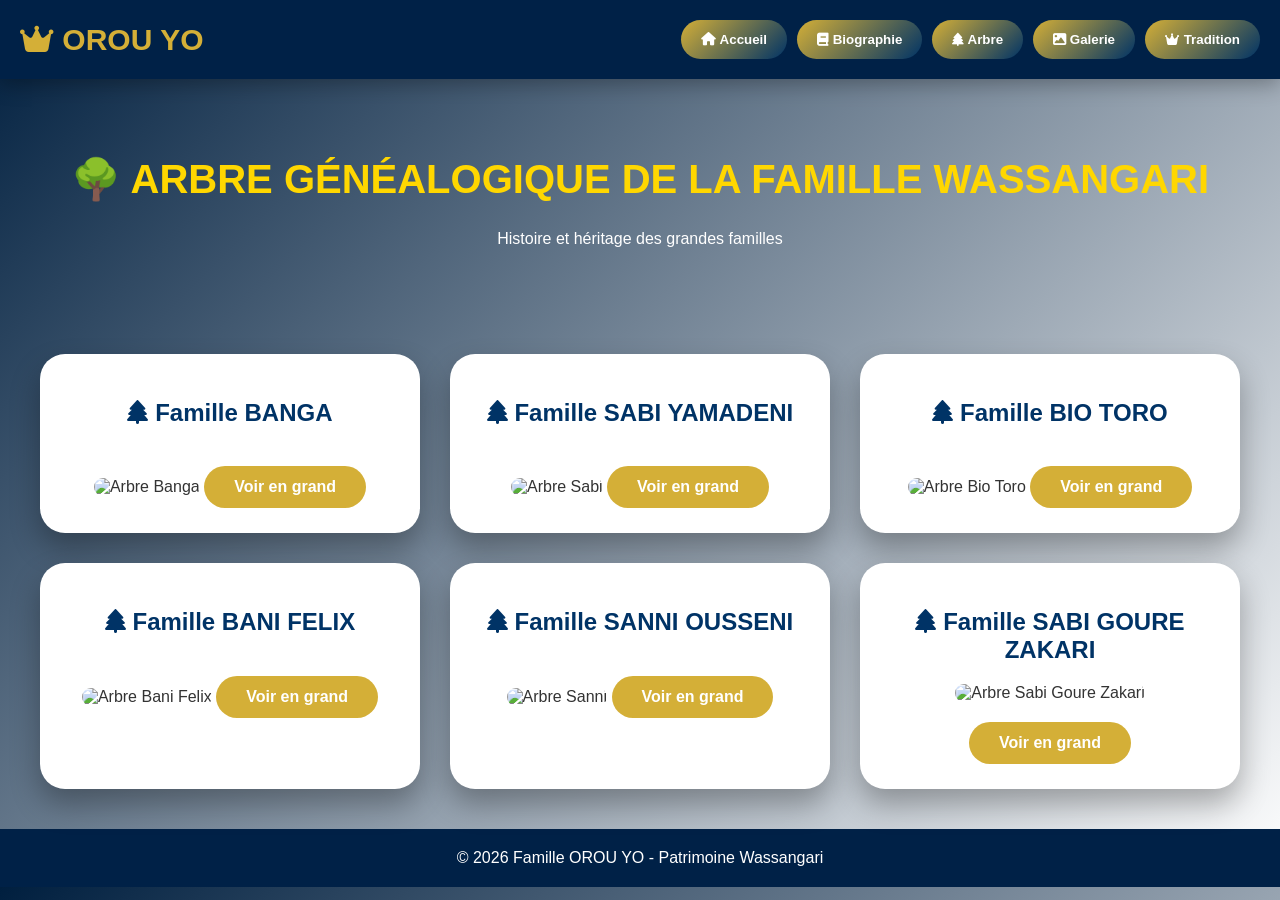
==== Abres.html @ b58b4879 "Add files via upload" ====
<!DOCTYPE html>
<html lang="fr">

<head>

<meta charset="UTF-8">
<meta name="viewport" content="width=device-width, initial-scale=1.0">

<title>Arbre Généalogique - Famille OROU YO</title>


<link rel="stylesheet" href="Abres.css">


<link rel="stylesheet" 
href="https://cdnjs.cloudflare.com/ajax/libs/font-awesome/6.6.0/css/all.min.css">


</head>


<body>


<!-- NAVIGATION -->

<nav class="navbar">


<div class="logo">

<i class="fas fa-crown"></i>

OROU YO

</div>



<div class="menu">


<button onclick="location.href='index.html'">
<i class="fas fa-home"></i>
Accueil
</button>


<button onclick="location.href='biographie.html'">
<i class="fas fa-book"></i>
Biographie
</button>


<button onclick="location.href='Abres.html'">
<i class="fas fa-tree"></i>
Arbre
</button>


<button onclick="location.href='photo.html'">
<i class="fas fa-image"></i>
Galerie
</button>


<button onclick="location.href='wassangari.html'">
<i class="fas fa-crown"></i>
Tradition
</button>


</div>


</nav>





<!-- TITRE -->


<header class="titre">


<h1>
🌳 ARBRE GÉNÉALOGIQUE DE LA FAMILLE WASSANGARI
</h1>


<p>
Histoire et héritage des grandes familles
</p>


</header>






<!-- SECTION ARBRES -->


<section class="arbres">





<div class="arbre-card">

<h2>
<i class="fas fa-tree"></i>

Famille BANGA

</h2>


<img src="images/a banga.png"
alt="Arbre Banga">


<button onclick="ouvrirImage('images/a banga.png')">

Voir en grand

</button>


</div>






<div class="arbre-card">

<h2>
<i class="fas fa-tree"></i>

Famille SABI YAMADENI

</h2>


<img src="images/a sabi .png"
alt="Arbre Sabi">


<button onclick="ouvrirImage('images/a sabi .png')">

Voir en grand

</button>


</div>







<div class="arbre-card">

<h2>
<i class="fas fa-tree"></i>

Famille BIO TORO

</h2>


<img src="images/a bio.png"
alt="Arbre Bio Toro">


<button onclick="ouvrirImage('images/a bio.png')">

Voir en grand

</button>


</div>







<div class="arbre-card">

<h2>
<i class="fas fa-tree"></i>

Famille BANI FELIX

</h2>


<img src="images/a bani.png"
alt="Arbre Bani Felix">


<button onclick="ouvrirImage('images/a bani.png')">

Voir en grand

</button>


</div>








<div class="arbre-card">

<h2>
<i class="fas fa-tree"></i>

Famille SANNI OUSSENI

</h2>


<img src="images/a sanni.png"
alt="Arbre Sanni">


<button onclick="ouvrirImage('images/a sanni.png')">

Voir en grand

</button>


</div>








<div class="arbre-card">

<h2>
<i class="fas fa-tree"></i>

Famille SABI GOURE ZAKARI

</h2>


<img src="images/a pkai.png"
alt="Arbre Sabi Goure Zakari">


<button onclick="ouvrirImage('images/a pkai.png')">

Voir en grand

</button>


</div>







</section>







<!-- MODALE IMAGE -->


<div id="imageModal" class="modal">


<span class="fermer" onclick="fermerImage()">

&times;

</span>


<img id="imageGrand" class="modal-image">


</div>








<footer>

© 2026 Famille OROU YO - Patrimoine Wassangari

</footer>








<script>


// OUVRIR IMAGE

function ouvrirImage(imageSource){


let modal=document.getElementById("imageModal");


let image=document.getElementById("imageGrand");



image.src=imageSource;



modal.style.display="flex";


}





// FERMER IMAGE


function fermerImage(){


document.getElementById("imageModal").style.display="none";


}






// FERMER EN CLIQUANT A L'EXTERIEUR


window.onclick=function(event){


let modal=document.getElementById("imageModal");


if(event.target == modal){


modal.style.display="none";


}


}



</script>



</body>

</html>
---- Abres.css ----
*{

box-sizing:border-box;

font-family:'Segoe UI',sans-serif;

}


body{

margin:0;

background:linear-gradient(135deg,#001f3f,#ffffff);

color:#333;

}




/* NAVBAR */


.navbar{

display:flex;

justify-content:space-between;

align-items:center;

padding:20px;

background:#002147;

box-shadow:0 5px 20px rgba(0,0,0,.3);

}



.logo{

color:#d4af37;

font-size:30px;

font-weight:bold;

}



.menu{

display:flex;

gap:10px;

flex-wrap:wrap;

}




.menu button{

background:linear-gradient(135deg,#d4af37,#003366);

border:none;

color:white;

padding:12px 20px;

border-radius:30px;

cursor:pointer;

font-weight:bold;

transition:.4s;

}



.menu button:hover{

transform:translateY(-5px);

box-shadow:0 10px 20px black;

}







/* TITRE */


.titre{

text-align:center;

padding:50px;

color:white;

}



.titre h1{

font-size:40px;

color:#ffd700;

}







/* CARTES */


.arbres{

display:grid;

grid-template-columns:repeat(auto-fit,minmax(300px,1fr));

gap:30px;

padding:40px;

}




.arbre-card{

background:white;

border-radius:25px;

padding:25px;

text-align:center;

box-shadow:0 15px 30px rgba(0,0,0,.3);

transition:.5s;

}




.arbre-card:hover{

transform:translateY(-10px);

}



.arbre-card h2{

color:#003366;

}





.arbre-card img{

width:100%;

height:300px;

object-fit:contain;

border-radius:15px;

}




.arbre-card button{

margin-top:20px;

padding:12px 30px;

border:none;

border-radius:30px;

background:#d4af37;

color:white;

font-size:16px;

font-weight:bold;

cursor:pointer;

}





.arbre-card button:hover{

background:#003366;

}







/* MODALE */


.modal{

display:none;

position:fixed;

top:0;

left:0;

width:100%;

height:100%;

background:rgba(0,0,0,.95);

justify-content:center;

align-items:center;

z-index:9999;

}




.modal-image{

max-width:95%;

max-height:95%;

animation:zoom .5s;

}





.fermer{

position:absolute;

top:20px;

right:40px;

font-size:60px;

color:white;

cursor:pointer;

}




@keyframes zoom{

from{

transform:scale(.3);

}


to{

transform:scale(1);

}


}






footer{

background:#002147;

color:white;

text-align:center;

padding:20px;

}




/* RESPONSIVE */


@media(max-width:768px){


.navbar{

flex-direction:column;

}


.titre h1{

font-size:25px;

}


.menu{

justify-content:center;

}


.arbre-card img{

height:220px;

}


}
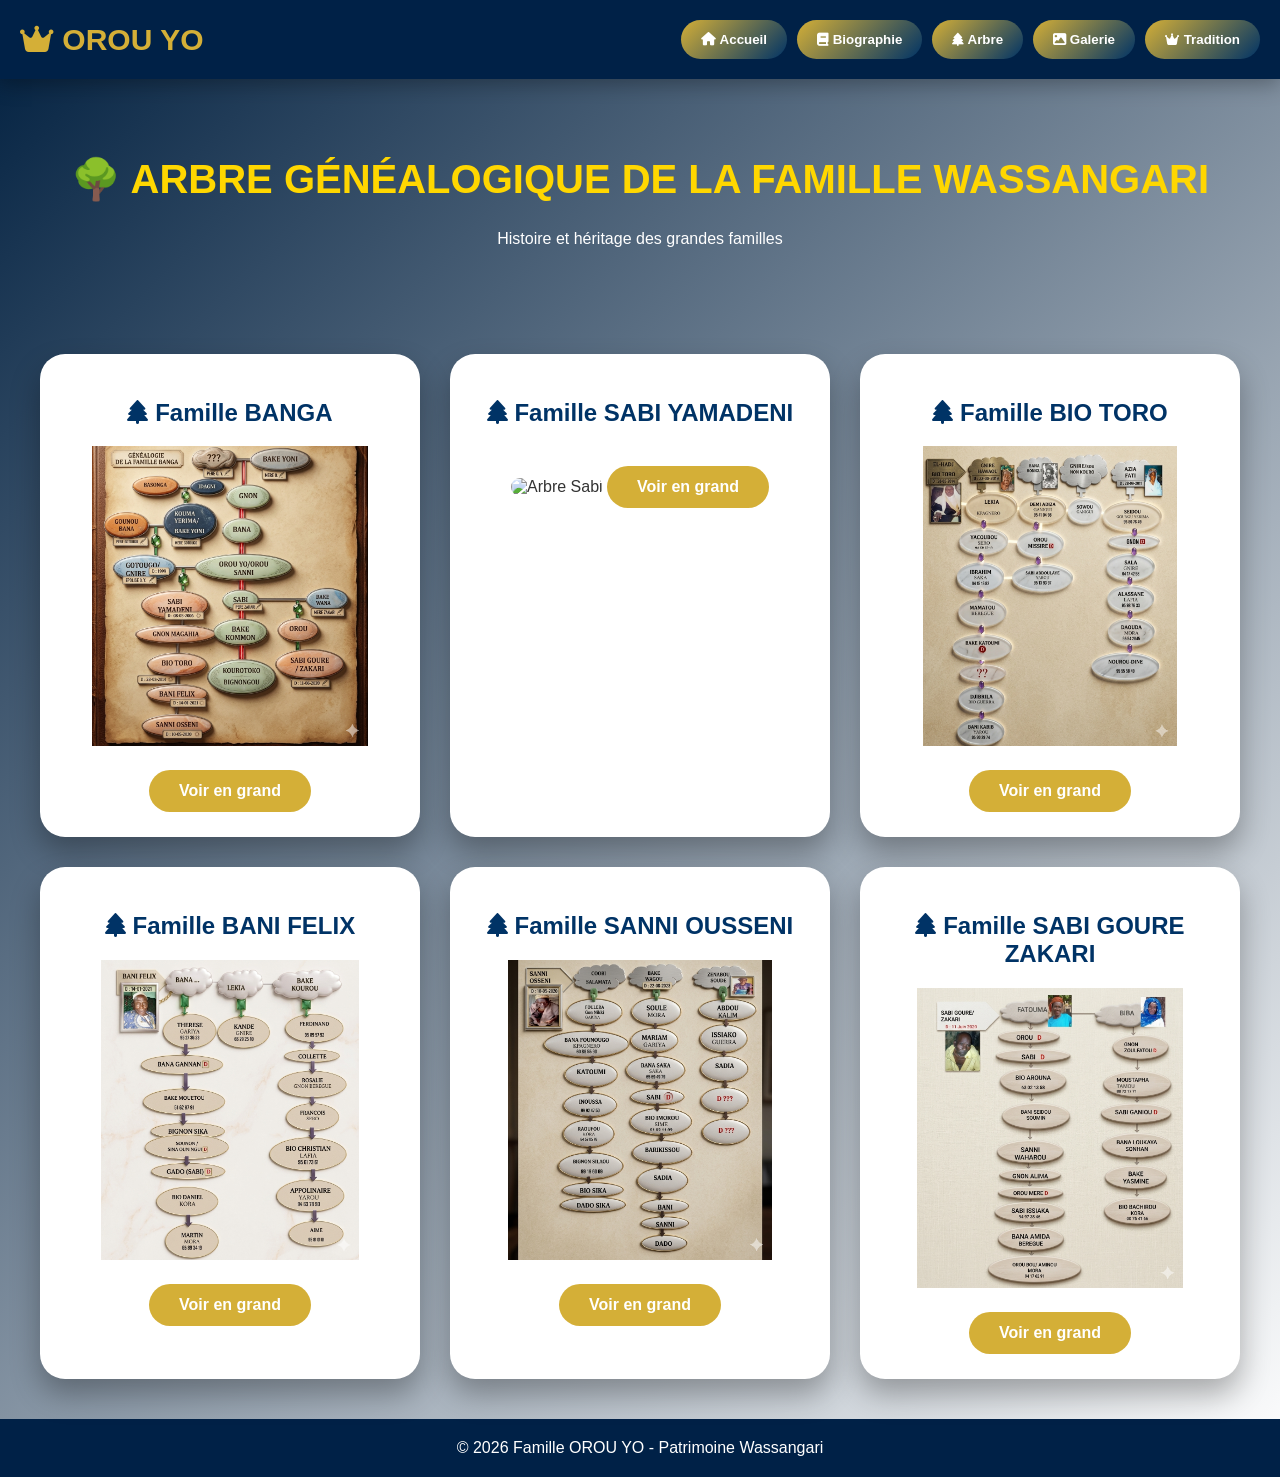
==== commit 181a4e06: "Update Abres.html" ====
--- a/Abres.html
+++ b/Abres.html
@@ -121,11 +121,11 @@
 </h2>
 
 
-<img src="images/a banga.png"
+<img src="a banga.png"
 alt="Arbre Banga">
 
 
-<button onclick="ouvrirImage('images/a banga.png')">
+<button onclick="ouvrirImage('a banga.png')">
 
 Voir en grand
 
@@ -153,7 +153,7 @@
 alt="Arbre Sabi">
 
 
-<button onclick="ouvrirImage('images/a sabi .png')">
+<button onclick="ouvrirImage('a sabi .png')">
 
 Voir en grand
 
@@ -178,11 +178,11 @@
 </h2>
 
 
-<img src="images/a bio.png"
+<img src="a bio.png"
 alt="Arbre Bio Toro">
 
 
-<button onclick="ouvrirImage('images/a bio.png')">
+<button onclick="ouvrirImage('a bio.png')">
 
 Voir en grand
 
@@ -207,11 +207,11 @@
 </h2>
 
 
-<img src="images/a bani.png"
+<img src="a bani.png"
 alt="Arbre Bani Felix">
 
 
-<button onclick="ouvrirImage('images/a bani.png')">
+<button onclick="ouvrirImage('a bani.png')">
 
 Voir en grand
 
@@ -237,11 +237,11 @@
 </h2>
 
 
-<img src="images/a sanni.png"
+<img src="a sanni.png"
 alt="Arbre Sanni">
 
 
-<button onclick="ouvrirImage('images/a sanni.png')">
+<button onclick="ouvrirImage('a sanni.png')">
 
 Voir en grand
 
@@ -267,11 +267,11 @@
 </h2>
 
 
-<img src="images/a pkai.png"
+<img src="a pkai.png"
 alt="Arbre Sabi Goure Zakari">
 
 
-<button onclick="ouvrirImage('images/a pkai.png')">
+<button onclick="ouvrirImage('a pkai.png')">
 
 Voir en grand
 
@@ -404,4 +404,4 @@
 
 </body>
 
-</html>+</html>
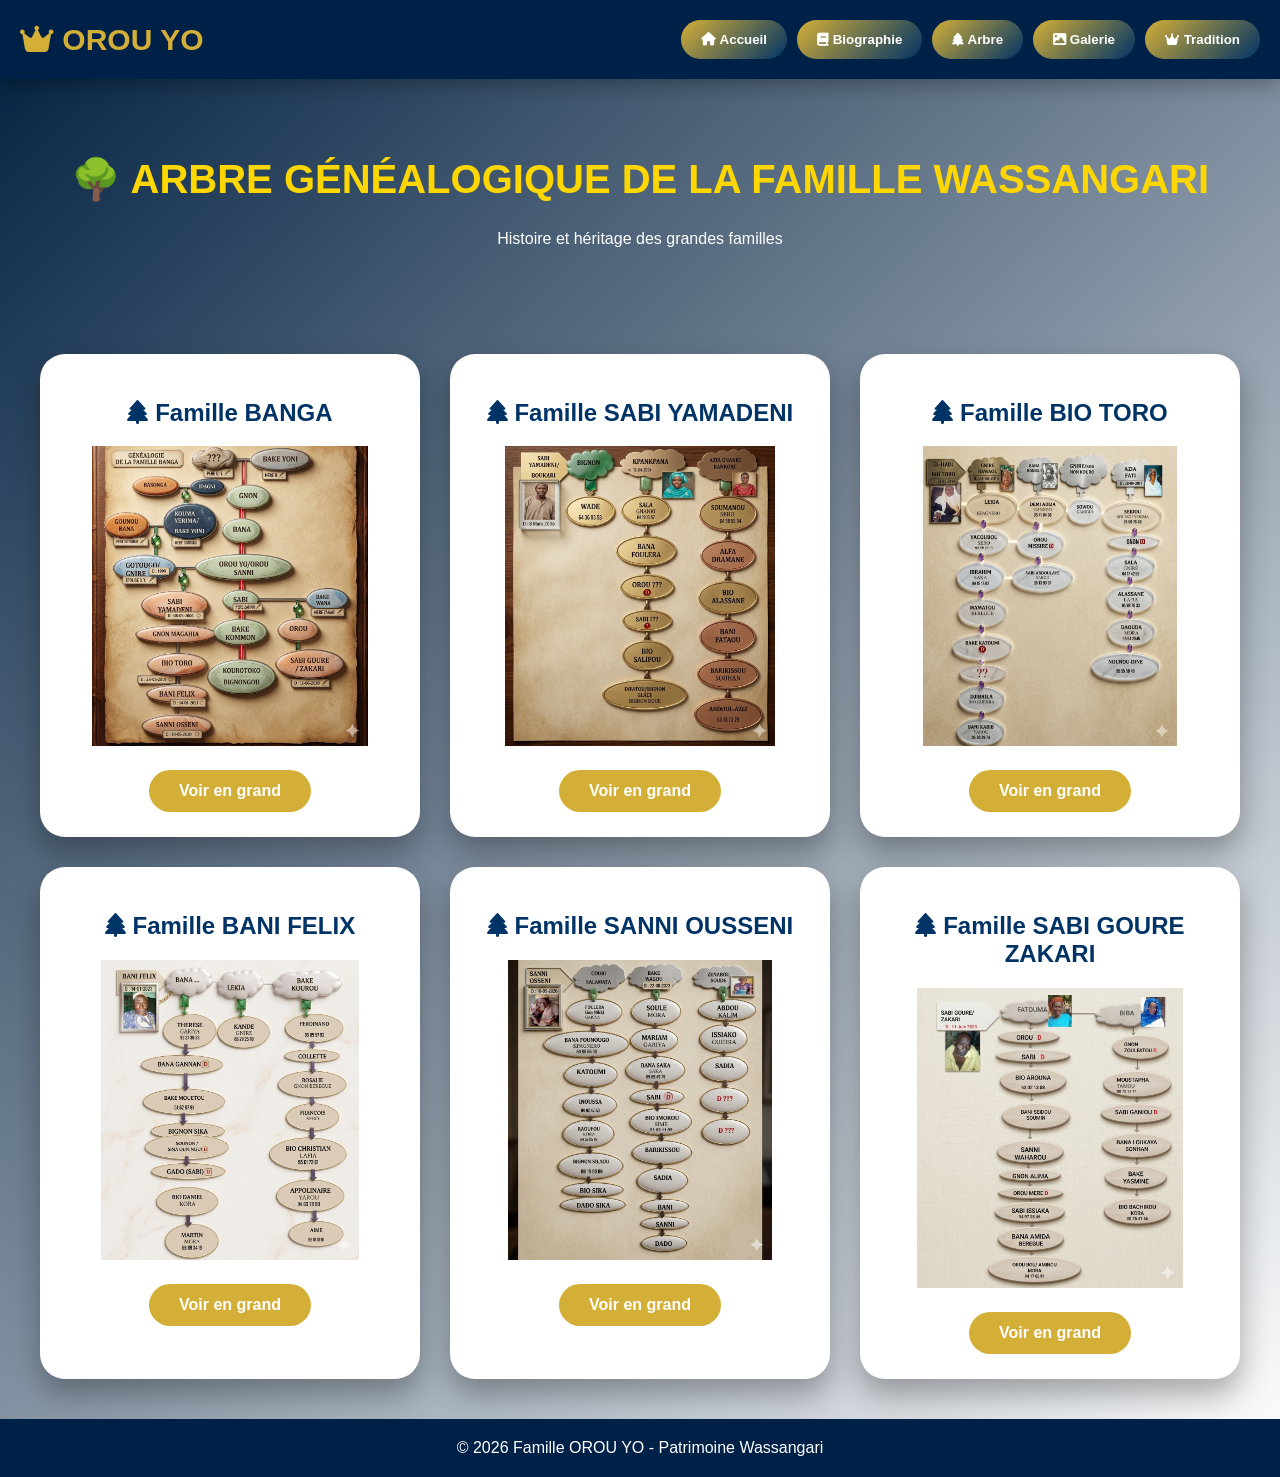
==== commit 4731d4f7: "Update Abres.html" ====
--- a/Abres.html
+++ b/Abres.html
@@ -149,7 +149,7 @@
 </h2>
 
 
-<img src="images/a sabi .png"
+<img src="a sabi .png"
 alt="Arbre Sabi">
 
 
